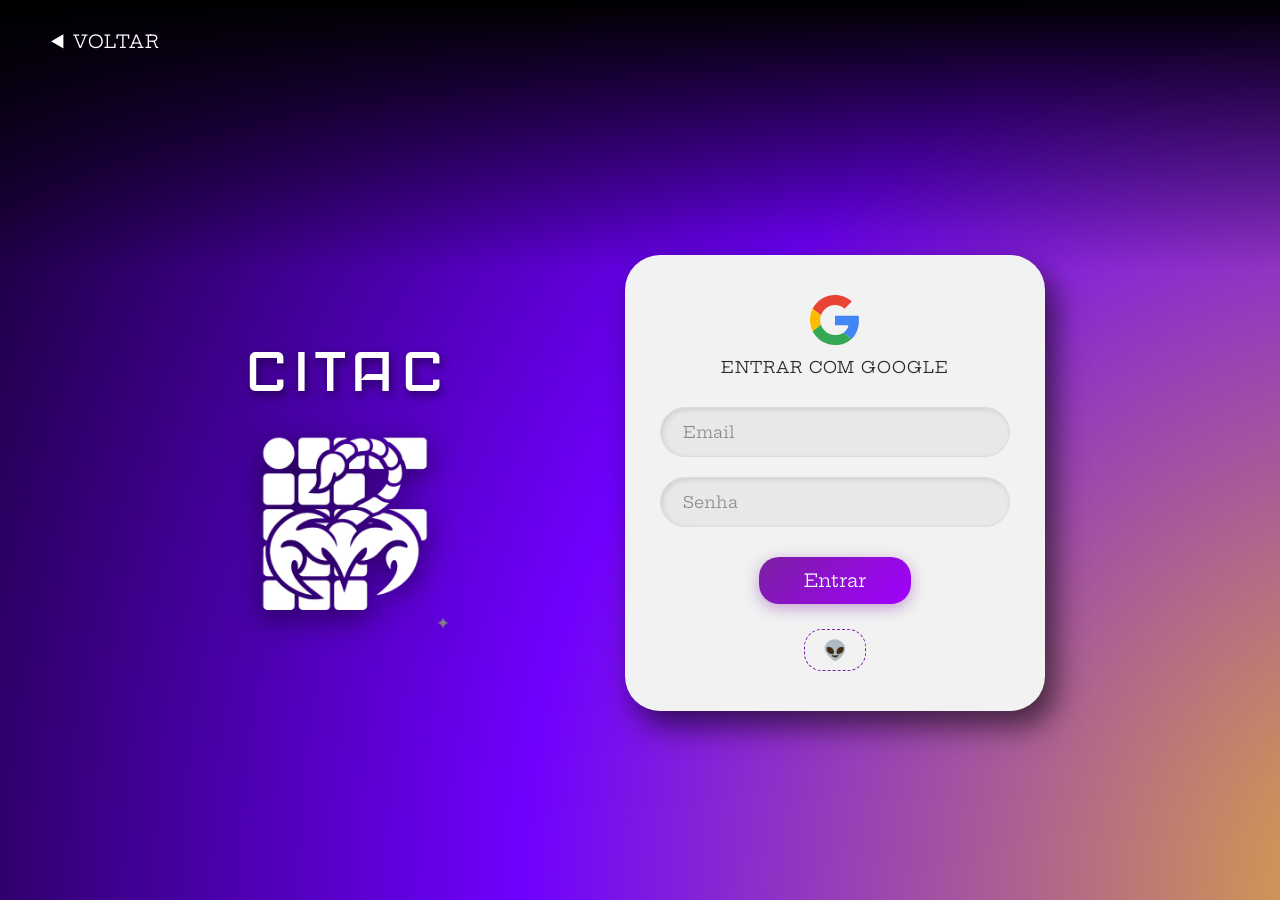
==== Meu PFC/login.html @ 6f776d5d "Add files via upload" ====
<!DOCTYPE html>
<html lang="pt-br">
<head>
    <meta charset="UTF-8">
    <meta name="viewport" content="width=device-width, initial-scale=1.0">
    <title>CITAC - Login</title>
    <link rel="stylesheet" href="login.css">
    
    <!-- Fontes do Google (Mesmas do index.html) -->
    <link href='https://fonts.googleapis.com/css?family=Inclusive+Sans' rel='stylesheet'>
    <link href='https://fonts.googleapis.com/css?family=Iceland' rel='stylesheet'>
    <link href='https://fonts.googleapis.com/css?family=Hepta+Slab' rel='stylesheet'>
</head>
<body>

    <div class="hero-background-inverted"></div>

    <header class="login-header">
        <a href="index.html" class="btn-voltar">
            &#9664; VOLTAR
        </a>
    </header>

    <main class="login-container">
        
        <div class="brand-section">
            <h1 class="brand-title">CITAC</h1>
            <img src="Imagens/Gemini_Generated_Image_cf665ucf665ucf66-removebg-preview.png" alt="Logo CITAC" class="brand-logo">
        </div>

        <div class="login-card">
            
            <button type="button" class="btn-google">
                <svg class="google-icon" xmlns="http://www.w3.org/2000/svg" viewBox="0 0 48 48">
                    <path fill="#EA4335" d="M24 9.5c3.54 0 6.71 1.22 9.21 3.6l6.85-6.85C35.9 2.38 30.47 0 24 0 14.62 0 6.51 5.38 2.56 13.22l7.98 6.19C12.43 13.72 17.74 9.5 24 9.5z"/>
                    <path fill="#4285F4" d="M46.98 24.55c0-1.57-.15-3.09-.38-4.55H24v9.02h12.94c-.58 2.96-2.26 5.48-4.78 7.18l7.73 6c4.51-4.18 7.09-10.36 7.09-17.65z"/>
                    <path fill="#FBBC05" d="M10.53 28.59c-.48-1.45-.76-2.99-.76-4.59s.27-3.14.76-4.59l-7.98-6.19C.92 16.46 0 20.12 0 24c0 3.88.92 7.54 2.56 10.78l7.97-6.19z"/>
                    <path fill="#34A853" d="M24 48c6.48 0 11.93-2.13 15.89-5.81l-7.73-6c-2.15 1.45-4.92 2.3-8.16 2.3-6.26 0-11.57-4.22-13.47-9.91l-7.98 6.19C6.51 42.62 14.62 48 24 48z"/>
                </svg>
                <span>ENTRAR COM GOOGLE</span>
            </button>

            <form class="login-form">
                <div class="input-group">
                    <input type="email" placeholder="Email" required>
                </div>

                <div class="input-group">
                    <input type="password" placeholder="Senha" required>
                </div>

                <button type="submit" class="btn-submit">Entrar</button>
            </form>

            <a href="painel.html" class="btn-demo">
                <h2>👽</h2>
            </a>

        </div>

    </main>

</body>
</html>
---- Meu PFC/login.css ----
* {
    margin: 0;
    padding: 0;
    box-sizing: border-box;
}

body {
    min-height: 100vh;
    background-color: #000000;
    font-family: 'Inclusive Sans', sans-serif;
    color: #ffffff;
    overflow-x: hidden;
    position: relative;
}

.hero-background-inverted {
    position: fixed;
    top: 0;
    left: 0;
    width: 100vw;
    height: 100vh;
    z-index: -1;
    background-image: 
      linear-gradient(to bottom, rgba(0, 0, 0, 0) 70%, #000000 100%),
      url('Imagens/𝐂𝐈𝐓𝐀𝐂.png');
    background-size: cover;
    background-position: center;
    background-repeat: no-repeat;
    
    transform: scale(-1, -1);
}

.login-header {
    padding: 30px 50px;
    position: relative;
    z-index: 10;
}

.btn-voltar {
    color: #ffffff;
    text-decoration: none;
    font-family: 'Hepta Slab', serif;
    font-size: 18px;
    letter-spacing: 1px;
    transition: opacity 0.3s ease;
}

.btn-voltar:hover {
    opacity: 0.8;
}

.login-container {
    display: flex;
    justify-content: space-evenly;
    align-items: center;
    min-height: calc(100vh - 100px);
    padding: 0 5%;
}

.brand-section {
    display: flex;
    flex-direction: column;
    align-items: center;
    text-align: center;
}

.brand-title {
    font-family: 'Iceland', sans-serif;
    font-size: 80px;
    font-weight: normal;
    color: #ffffff;
    letter-spacing: 3px;
    text-shadow: 2px 4px 10px rgba(0, 0, 0, 0.5);
}

.brand-logo {
    width: 220px;
    height: auto;
    filter: drop-shadow(0px 8px 15px rgba(0, 0, 0, 0.6));
}

.login-card {
    background-color: #f2f2f2;
    width: 100%;
    max-width: 420px;
    padding: 40px 35px;
    border-radius: 35px;
    box-shadow: 10px 15px 30px rgba(0, 0, 0, 0.6);
    
    display: flex;
    flex-direction: column;
    align-items: center;
    gap: 30px;
}

.btn-google {
    background: transparent;
    border: none;
    display: flex;
    flex-direction: column;
    align-items: center;
    gap: 12px;
    cursor: pointer;
    color: #2b2b2b;
    font-family: 'Hepta Slab', serif;
    font-size: 16px;
    letter-spacing: 1px;
    transition: transform 0.2s ease;
}

.btn-google:hover {
    transform: scale(1.03);
}

.google-icon {
    width: 50px;
    height: 50px;
}

.login-form {
    width: 100%;
    display: flex;
    flex-direction: column;
    align-items: center;
    gap: 20px;
}

.input-group {
    width: 100%;
}

.input-group input {
    width: 100%;
    padding: 14px 22px;
    border-radius: 25px;
    border: 1px solid #dcdcdc;
    background-color: #e8e8e8;
    font-family: 'Hepta Slab', serif;
    font-size: 16px;
    color: #333333;
    outline: none;
    box-shadow: inset 2px 2px 5px rgba(0, 0, 0, 0.1);
    transition: border-color 0.3s ease, background-color 0.3s ease;
}

.input-group input::placeholder {
    color: #8c8c8c;
}

.input-group input:focus {
    background-color: #ffffff;
    border-color: #7b2cbf;
}

.btn-submit {
    margin-top: 10px;
    background: linear-gradient(135deg, #7b1fa2 0%, #a200ff 100%);
    color: #ffffff;
    border: none;
    padding: 12px 45px;
    border-radius: 20px;
    font-family: 'Hepta Slab', serif;
    font-size: 18px;
    cursor: pointer;
    box-shadow: 0px 4px 15px rgba(123, 31, 162, 0.4);
    transition: transform 0.2s ease, box-shadow 0.2s ease;
}

.btn-submit:hover {
    transform: translateY(-2px);
    box-shadow: 0px 6px 20px rgba(123, 31, 162, 0.6);
}

/* Texto para alternar entre Login e Cadastro */
.switch-auth {
    font-family: 'Hepta Slab', serif;
    font-size: 14px;
    color: #555555;
    text-align: center;
    margin-top: -10px;
}

.switch-auth a {
    color: #7b1fa2;
    font-weight: bold;
    text-decoration: none;
    transition: color 0.2s ease;
}

.switch-auth a:hover {
    color: #a200ff;
    text-decoration: underline;
}

/* Botão Chave de Acesso Rápido */
.btn-demo {
    display: inline-flex;
    align-items: center;
    justify-content: center;
    gap: 8px;
    text-decoration: none;
    color: #7b1fa2;
    font-family: 'Hepta Slab', serif;
    font-size: 13px;
    font-weight: bold;
    padding: 8px 18px;
    border: 1.5px dashed #7b1fa2;
    border-radius: 18px;
    background: transparent;
    transition: all 0.2s ease;
    margin-top: -5px;
}

.btn-demo:hover {
    background-color: #7b1fa2;
    color: #ffffff;
    border-style: solid;
    transform: translateY(-2px);
    box-shadow: 0px 4px 12px rgba(123, 31, 162, 0.3);
}
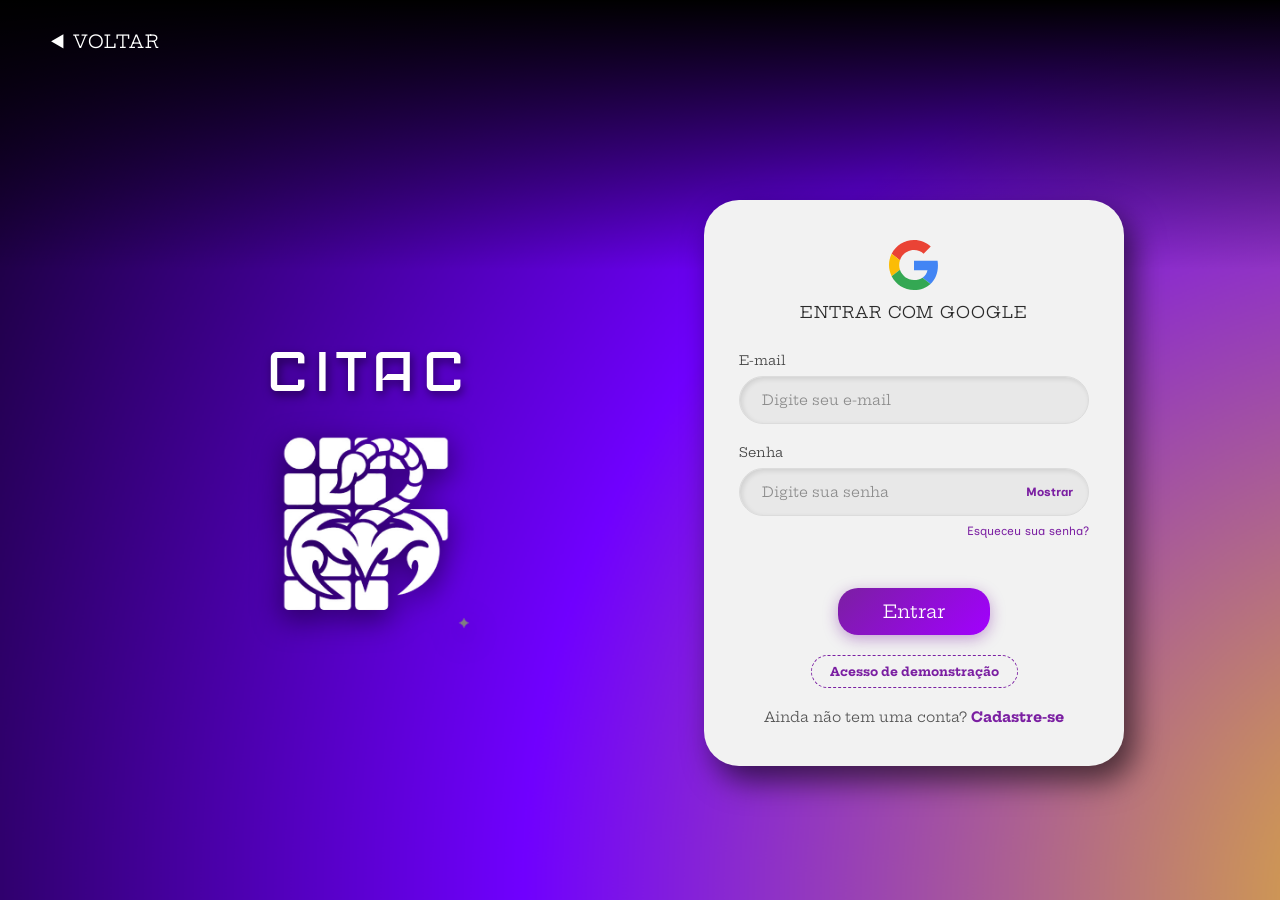
==== commit ec5a14e0: "Enhance login.html with accessibility and features Updated the login page with improved accessibilit" ====
--- a/Meu PFC/login.html
+++ b/Meu PFC/login.html
@@ -1,16 +1,20 @@
+
 <!DOCTYPE html>
 <html lang="pt-br">
+
 <head>
     <meta charset="UTF-8">
     <meta name="viewport" content="width=device-width, initial-scale=1.0">
+
     <title>CITAC - Login</title>
+
     <link rel="stylesheet" href="login.css">
-    
-    <!-- Fontes do Google (Mesmas do index.html) -->
-    <link href='https://fonts.googleapis.com/css?family=Inclusive+Sans' rel='stylesheet'>
-    <link href='https://fonts.googleapis.com/css?family=Iceland' rel='stylesheet'>
-    <link href='https://fonts.googleapis.com/css?family=Hepta+Slab' rel='stylesheet'>
+
+    <link href="https://fonts.googleapis.com/css?family=Inclusive+Sans" rel="stylesheet">
+    <link href="https://fonts.googleapis.com/css?family=Iceland" rel="stylesheet">
+    <link href="https://fonts.googleapis.com/css?family=Hepta+Slab" rel="stylesheet">
 </head>
+
 <body>
 
     <div class="hero-background-inverted"></div>
@@ -22,43 +26,195 @@
     </header>
 
     <main class="login-container">
-        
+
         <div class="brand-section">
+
             <h1 class="brand-title">CITAC</h1>
-            <img src="Imagens/Gemini_Generated_Image_cf665ucf665ucf66-removebg-preview.png" alt="Logo CITAC" class="brand-logo">
+
+            <img
+                src="Imagens/Gemini_Generated_Image_cf665ucf665ucf66-removebg-preview.png"
+                alt="Logo CITAC"
+                class="brand-logo"
+            >
+
         </div>
 
         <div class="login-card">
-            
+
             <button type="button" class="btn-google">
-                <svg class="google-icon" xmlns="http://www.w3.org/2000/svg" viewBox="0 0 48 48">
+
+                <svg
+                    class="google-icon"
+                    xmlns="http://www.w3.org/2000/svg"
+                    viewBox="0 0 48 48"
+                    aria-hidden="true"
+                >
+
                     <path fill="#EA4335" d="M24 9.5c3.54 0 6.71 1.22 9.21 3.6l6.85-6.85C35.9 2.38 30.47 0 24 0 14.62 0 6.51 5.38 2.56 13.22l7.98 6.19C12.43 13.72 17.74 9.5 24 9.5z"/>
+
                     <path fill="#4285F4" d="M46.98 24.55c0-1.57-.15-3.09-.38-4.55H24v9.02h12.94c-.58 2.96-2.26 5.48-4.78 7.18l7.73 6c4.51-4.18 7.09-10.36 7.09-17.65z"/>
+
                     <path fill="#FBBC05" d="M10.53 28.59c-.48-1.45-.76-2.99-.76-4.59s.27-3.14.76-4.59l-7.98-6.19C.92 16.46 0 20.12 0 24c0 3.88.92 7.54 2.56 10.78l7.97-6.19z"/>
+
                     <path fill="#34A853" d="M24 48c6.48 0 11.93-2.13 15.89-5.81l-7.73-6c-2.15 1.45-4.92 2.3-8.16 2.3-6.26 0-11.57-4.22-13.47-9.91l-7.98 6.19C6.51 42.62 14.62 48 24 48z"/>
+
                 </svg>
+
                 <span>ENTRAR COM GOOGLE</span>
+
             </button>
 
-            <form class="login-form">
+            <form class="login-form" id="loginForm">
+
                 <div class="input-group">
-                    <input type="email" placeholder="Email" required>
+
+                    <label for="email">E-mail</label>
+
+                    <input
+                        type="email"
+                        id="email"
+                        name="email"
+                        placeholder="Digite seu e-mail"
+                        autocomplete="username"
+                        required
+                    >
+
                 </div>
 
                 <div class="input-group">
-                    <input type="password" placeholder="Senha" required>
+
+                    <label for="senha">Senha</label>
+
+                    <div class="password-wrapper">
+
+                        <input
+                            type="password"
+                            id="senha"
+                            name="senha"
+                            placeholder="Digite sua senha"
+                            autocomplete="current-password"
+                            required
+                        >
+
+                        <button
+                            type="button"
+                            class="toggle-password"
+                            id="togglePassword"
+                            aria-label="Mostrar senha"
+                            aria-pressed="false"
+                        >
+                            Mostrar
+                        </button>
+
+                    </div>
+
                 </div>
 
-                <button type="submit" class="btn-submit">Entrar</button>
+                <a
+                    href="#"
+                    class="forgot-password"
+                    id="forgotPassword"
+                >
+                    Esqueceu sua senha?
+                </a>
+
+                <p
+                    id="mensagemLogin"
+                    class="form-message"
+                    role="status"
+                    aria-live="polite"
+                ></p>
+
+                <button type="submit" class="btn-submit">
+                    Entrar
+                </button>
+
             </form>
 
             <a href="painel.html" class="btn-demo">
-                <h2>👽</h2>
+                Acesso de demonstração
             </a>
 
+            <p class="switch-auth">
+                Ainda não tem uma conta?
+                <a href="cadastro.html">Cadastre-se</a>
+            </p>
+
         </div>
 
     </main>
 
+    <script>
+
+        const formulario = document.getElementById("loginForm");
+
+        const campoSenha = document.getElementById("senha");
+
+        const botaoSenha = document.getElementById("togglePassword");
+
+        const mensagem = document.getElementById("mensagemLogin");
+
+        const recuperarSenha = document.getElementById("forgotPassword");
+
+
+        botaoSenha.addEventListener("click", function() {
+
+            const senhaVisivel = campoSenha.type === "text";
+
+            if (senhaVisivel) {
+
+                campoSenha.type = "password";
+
+                botaoSenha.textContent = "Mostrar";
+
+                botaoSenha.setAttribute("aria-label", "Mostrar senha");
+
+                botaoSenha.setAttribute("aria-pressed", "false");
+
+            } else {
+
+                campoSenha.type = "text";
+
+                botaoSenha.textContent = "Ocultar";
+
+                botaoSenha.setAttribute("aria-label", "Ocultar senha");
+
+                botaoSenha.setAttribute("aria-pressed", "true");
+
+            }
+
+        });
+
+
+        formulario.addEventListener("submit", function(event) {
+
+            event.preventDefault();
+
+            if (!formulario.checkValidity()) {
+
+                formulario.reportValidity();
+
+                return;
+
+            }
+
+            mensagem.textContent =
+                "Campos preenchidos! A autenticação será disponibilizada após a integração com o servidor.";
+
+        });
+
+
+        recuperarSenha.addEventListener("click", function(event) {
+
+            event.preventDefault();
+
+            mensagem.textContent =
+                "A recuperação de senha estará disponível após a integração com o servidor.";
+
+        });
+
+    </script>
+
 </body>
-</html>+
+</html>
--- a/Meu PFC/login.css
+++ b/Meu PFC/login.css
@@ -171,7 +171,6 @@
     box-shadow: 0px 6px 20px rgba(123, 31, 162, 0.6);
 }
 
-/* Texto para alternar entre Login e Cadastro */
 .switch-auth {
     font-family: 'Hepta Slab', serif;
     font-size: 14px;
@@ -192,7 +191,6 @@
     text-decoration: underline;
 }
 
-/* Botão Chave de Acesso Rápido */
 .btn-demo {
     display: inline-flex;
     align-items: center;
@@ -217,4 +215,269 @@
     border-style: solid;
     transform: translateY(-2px);
     box-shadow: 0px 4px 12px rgba(123, 31, 162, 0.3);
-}+}
+
+
+.input-group label {
+    display: block;
+    margin-bottom: 8px;
+
+    font-family: 'Hepta Slab', serif;
+    font-size: 13px;
+    color: #444444;
+}
+
+.input-group input,
+.input-group select {
+    width: 100%;
+    padding: 14px 22px;
+
+    border-radius: 25px;
+    border: 1px solid #dcdcdc;
+
+    background-color: #e8e8e8;
+
+    font-family: 'Hepta Slab', serif;
+    font-size: 14px;
+    color: #333333;
+
+    outline: none;
+
+    box-shadow: inset 2px 2px 5px rgba(0, 0, 0, 0.1);
+
+    transition: border-color 0.3s ease,
+                background-color 0.3s ease;
+}
+
+.input-group select {
+    cursor: pointer;
+    appearance: auto;
+}
+
+.input-group input:focus,
+.input-group select:focus {
+    background-color: #ffffff;
+    border-color: #7b2cbf;
+}
+
+.optional-label {
+    font-family: 'Inclusive Sans', sans-serif;
+    font-size: 12px;
+    color: #888888;
+}
+
+.field-hint {
+    display: block;
+    margin: 7px 0 0 10px;
+
+    font-family: 'Inclusive Sans', sans-serif;
+    font-size: 11px;
+    color: #777777;
+}
+
+.form-message {
+    width: 100%;
+
+    font-family: 'Inclusive Sans', sans-serif;
+    font-size: 13px;
+    color: #7136a8;
+
+    text-align: center;
+    line-height: 1.5;
+}
+
+
+@media (max-width: 850px) {
+
+    .login-container {
+        flex-direction: column;
+        justify-content: center;
+        gap: 30px;
+
+        padding: 20px 5% 50px;
+    }
+
+    .brand-title {
+        font-size: 65px;
+    }
+
+    .brand-logo {
+        width: 160px;
+    }
+
+    .login-card {
+        max-width: 450px;
+    }
+
+}
+
+@media (max-width: 480px) {
+
+    .login-header {
+        padding: 20px 25px;
+    }
+
+    .btn-voltar {
+        font-size: 15px;
+    }
+
+    .login-container {
+        padding: 10px 18px 35px;
+        gap: 20px;
+    }
+
+    .brand-title {
+        font-size: 55px;
+    }
+
+    .brand-logo {
+        width: 130px;
+    }
+
+    .login-card {
+        padding: 30px 22px;
+        border-radius: 25px;
+        gap: 25px;
+    }
+
+    .input-group input,
+    .input-group select {
+        font-size: 13px;
+        padding: 13px 17px;
+    }
+
+    .btn-submit {
+        font-size: 16px;
+    }
+
+}
+
+@media (min-width: 851px) {
+
+    .login-container {
+        width: 100%;
+        max-width: 1600px;
+
+        margin: 0 auto;
+
+        justify-content: center;
+        align-items: center;
+
+        gap: clamp(60px, 10vw, 160px);
+
+        padding: 40px clamp(40px, 6vw, 100px);
+    }
+
+    .brand-section {
+        flex: 0 1 420px;
+    }
+
+    .login-card {
+        flex: 0 1 420px;
+        width: 100%;
+    }
+
+}
+
+
+@media (min-width: 851px) and (max-height: 760px) {
+
+    .login-container {
+        align-items: flex-start;
+
+        min-height: auto;
+
+        padding-top: 35px;
+        padding-bottom: 60px;
+    }
+
+    .brand-section {
+        margin-top: 20px;
+    }
+
+}
+
+.password-wrapper {
+    position: relative;
+    width: 100%;
+}
+
+.password-wrapper input {
+    padding-right: 90px;
+}
+
+.toggle-password {
+    position: absolute;
+    right: 16px;
+    top: 50%;
+    transform: translateY(-50%);
+
+    border: none;
+    background: transparent;
+
+    color: #7b1fa2;
+
+    font-family: 'Inclusive Sans', sans-serif;
+    font-size: 12px;
+    font-weight: bold;
+
+    cursor: pointer;
+
+    transition: color 0.2s ease;
+}
+
+.toggle-password:hover {
+    color: #a200ff;
+}
+
+.forgot-password {
+    align-self: flex-end;
+
+    margin-top: -12px;
+
+    font-family: 'Inclusive Sans', sans-serif;
+    font-size: 12px;
+
+    color: #7b1fa2;
+    text-decoration: none;
+
+    transition: color 0.2s ease;
+}
+
+.forgot-password:hover {
+    color: #a200ff;
+    text-decoration: underline;
+}
+
+.btn-demo {
+    margin-top: -10px;
+    text-align: center;
+    font-size: 12px;
+}
+
+.toggle-password:focus-visible,
+.forgot-password:focus-visible,
+.btn-demo:focus-visible {
+    outline: 2px solid #7b2cbf;
+    outline-offset: 4px;
+}
+
+
+.password-wrapper input::-ms-reveal,
+.password-wrapper input::-ms-clear {
+    display: none;
+}
+
+.password-wrapper input {
+    padding-right: 90px;
+}
+
+.password-wrapper .toggle-password {
+    position: absolute;
+    right: 16px;
+    top: 50%;
+    transform: translateY(-50%);
+
+    z-index: 2;
+    white-space: nowrap;
+}
